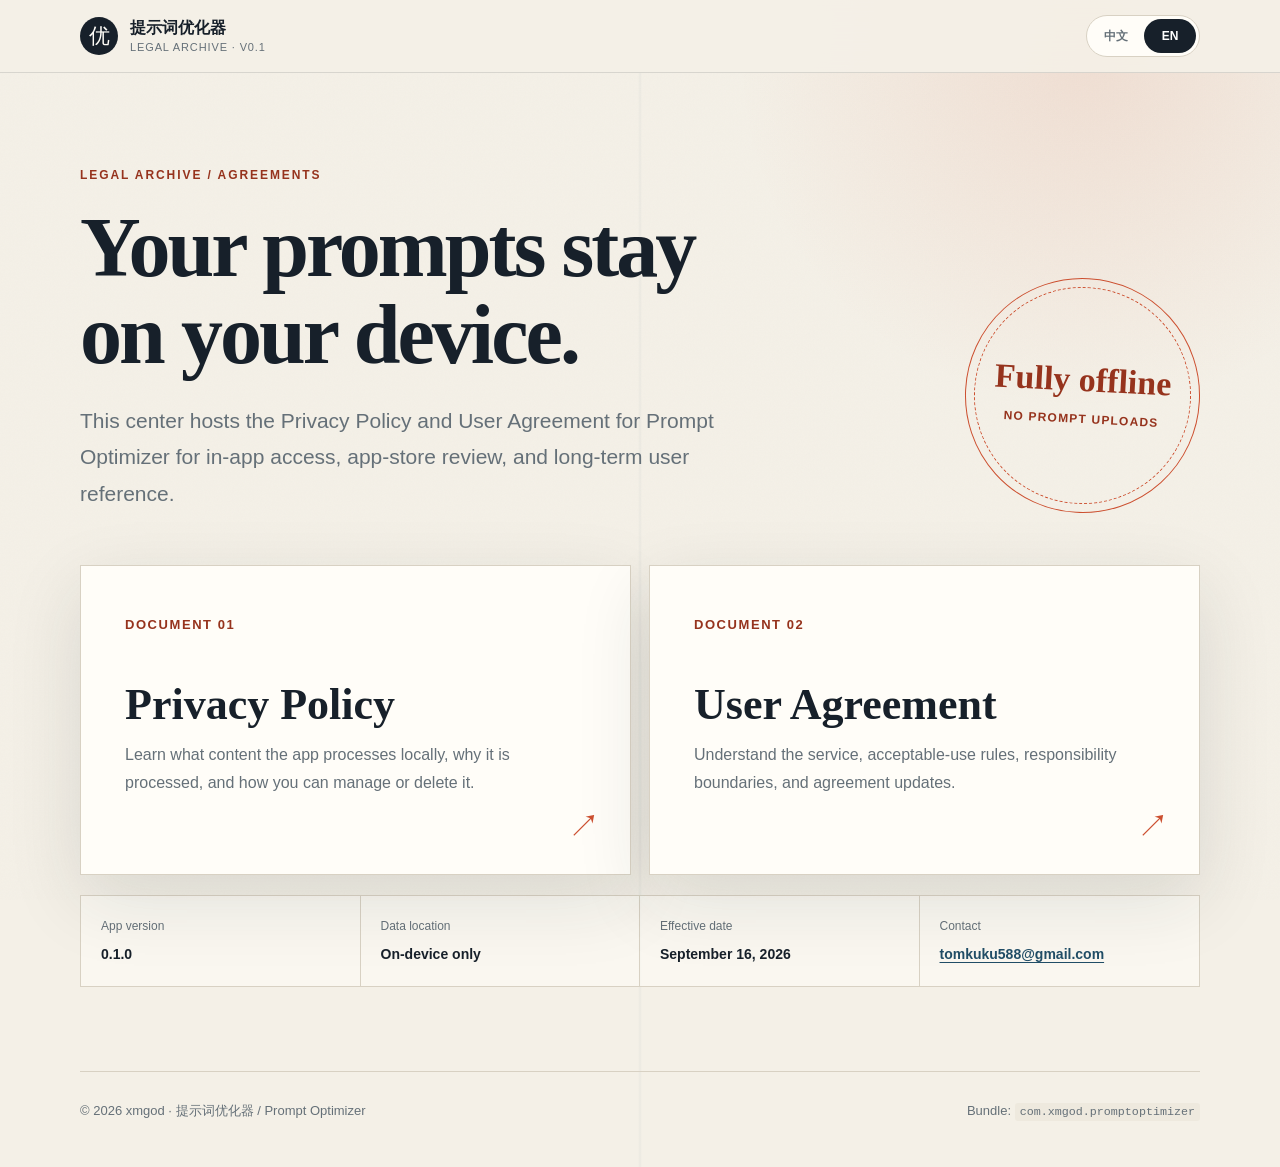
==== index.html @ 8c2b7dfd "feat: 部署提示词优化器隐私政策与用户协议" ====
<!doctype html>
<html lang="zh-CN" data-language="zh">
<head>
  <meta charset="utf-8">
  <meta name="viewport" content="width=device-width, initial-scale=1">
  <meta name="description" content="提示词优化器（Prompt Optimizer）的隐私政策与用户协议。">
  <meta name="theme-color" content="#f4f0e7">
  <title>提示词优化器协议中心</title>
  <link rel="stylesheet" href="./styles.css">
</head>
<body data-title-zh="提示词优化器协议中心" data-title-en="Prompt Optimizer Legal Center">
  <a class="skip-link" href="#main">跳到主要内容 / Skip to content</a>
  <header class="site-header">
    <div class="header-inner">
      <a class="brand" href="./index.html" aria-label="提示词优化器协议中心首页">
        <span class="brand-mark" aria-hidden="true">优</span>
        <span class="brand-copy"><strong>提示词优化器</strong><small>Legal archive · v0.1</small></span>
      </a>
      <div class="header-tools">
        <div class="language-switch" role="group" aria-label="语言 / Language">
          <button type="button" data-set-language="zh" aria-pressed="true">中文</button>
          <button type="button" data-set-language="en" aria-pressed="false">EN</button>
        </div>
      </div>
    </div>
  </header>

  <main class="page" id="main">
    <section data-language-panel="zh">
      <div class="hero">
        <div>
          <p class="eyebrow">Legal archive / 协议档案</p>
          <h1>你的提示词，<br>只留在你的设备。</h1>
          <p class="hero-lead">这里集中提供《提示词优化器》的隐私政策与用户协议，供应用内查阅、应用市场审核及用户长期访问。</p>
        </div>
        <div class="offline-seal" aria-label="完全离线，不上传提示词">
          <div><strong>完全离线</strong><span>不上传任何 Prompt</span></div>
        </div>
      </div>

      <div class="document-grid" aria-label="协议文档">
        <a class="document-card" href="./privacy-policy.html?lang=zh">
          <span class="document-number">DOCUMENT 01</span>
          <h2>隐私政策</h2>
          <p>了解应用在本地处理哪些内容、为何处理，以及你如何管理或删除这些数据。</p>
        </a>
        <a class="document-card" href="./user-agreement.html?lang=zh">
          <span class="document-number">DOCUMENT 02</span>
          <h2>用户协议</h2>
          <p>了解服务内容、使用规则、责任边界与协议更新方式。</p>
        </a>
      </div>

      <div class="facts" aria-label="应用信息">
        <div class="fact"><span>应用版本</span><strong>0.1.0</strong></div>
        <div class="fact"><span>数据位置</span><strong>仅存于本机</strong></div>
        <div class="fact"><span>生效日期</span><strong>2026 年 9 月 16 日</strong></div>
        <div class="fact"><span>联系邮箱</span><strong><a href="mailto:tomkuku588@gmail.com">tomkuku588@gmail.com</a></strong></div>
      </div>
    </section>

    <section data-language-panel="en">
      <div class="hero">
        <div>
          <p class="eyebrow">Legal archive / Agreements</p>
          <h1>Your prompts stay on your device.</h1>
          <p class="hero-lead">This center hosts the Privacy Policy and User Agreement for Prompt Optimizer for in-app access, app-store review, and long-term user reference.</p>
        </div>
        <div class="offline-seal" aria-label="Fully offline. Prompts are never uploaded.">
          <div><strong>Fully offline</strong><span>NO PROMPT UPLOADS</span></div>
        </div>
      </div>

      <div class="document-grid" aria-label="Legal documents">
        <a class="document-card" href="./privacy-policy.html?lang=en">
          <span class="document-number">DOCUMENT 01</span>
          <h2>Privacy Policy</h2>
          <p>Learn what content the app processes locally, why it is processed, and how you can manage or delete it.</p>
        </a>
        <a class="document-card" href="./user-agreement.html?lang=en">
          <span class="document-number">DOCUMENT 02</span>
          <h2>User Agreement</h2>
          <p>Understand the service, acceptable-use rules, responsibility boundaries, and agreement updates.</p>
        </a>
      </div>

      <div class="facts" aria-label="App information">
        <div class="fact"><span>App version</span><strong>0.1.0</strong></div>
        <div class="fact"><span>Data location</span><strong>On-device only</strong></div>
        <div class="fact"><span>Effective date</span><strong>September 16, 2026</strong></div>
        <div class="fact"><span>Contact</span><strong><a href="mailto:tomkuku588@gmail.com">tomkuku588@gmail.com</a></strong></div>
      </div>
    </section>
  </main>

  <footer class="site-footer">
    <p>© 2026 xmgod · 提示词优化器 / Prompt Optimizer</p>
    <p>Bundle: <code>com.xmgod.promptoptimizer</code></p>
  </footer>
  <script src="./script.js"></script>
</body>
</html>
---- styles.css ----
:root {
  color-scheme: light;
  --ink: #17202a;
  --paper: #f4f0e7;
  --sheet: #fffdf8;
  --muted: #657078;
  --line: #d8d1c3;
  --accent: #cc4f2f;
  --accent-dark: #96331d;
  --blue: #204d66;
  --blue-soft: #e6eff1;
  --shadow: 0 24px 70px rgba(37, 42, 45, 0.12);
  --serif: "Noto Serif SC", "Source Han Serif SC", "Songti SC", Georgia, serif;
  --sans: "HarmonyOS Sans SC", "Microsoft YaHei", "Segoe UI", sans-serif;
}

* { box-sizing: border-box; }
html { scroll-behavior: smooth; }
body {
  margin: 0;
  background:
    radial-gradient(circle at 85% 5%, rgba(204, 79, 47, 0.11), transparent 22rem),
    linear-gradient(90deg, transparent 49.85%, rgba(32, 77, 102, 0.045) 50%, transparent 50.15%),
    var(--paper);
  color: var(--ink);
  font-family: var(--sans);
  line-height: 1.75;
}
body::before {
  position: fixed;
  inset: 0;
  z-index: -1;
  background-image: url("data:image/svg+xml,%3Csvg xmlns='http://www.w3.org/2000/svg' width='120' height='120' viewBox='0 0 120 120'%3E%3Cfilter id='n'%3E%3CfeTurbulence type='fractalNoise' baseFrequency='.75' numOctaves='2' stitchTiles='stitch'/%3E%3C/filter%3E%3Crect width='100%25' height='100%25' filter='url(%23n)' opacity='.025'/%3E%3C/svg%3E");
  content: "";
  pointer-events: none;
}
a { color: var(--blue); text-underline-offset: 3px; }
a:hover { color: var(--accent-dark); }
button, a { -webkit-tap-highlight-color: transparent; }
:focus-visible { outline: 3px solid rgba(204, 79, 47, 0.45); outline-offset: 3px; }

.skip-link {
  position: fixed;
  left: 18px;
  top: -80px;
  z-index: 100;
  padding: 10px 16px;
  background: var(--ink);
  color: white;
  transition: top 160ms ease;
}
.skip-link:focus { top: 18px; }

.site-header {
  position: sticky;
  top: 0;
  z-index: 20;
  border-bottom: 1px solid rgba(23, 32, 42, 0.13);
  background: rgba(244, 240, 231, 0.91);
  backdrop-filter: blur(18px);
}
.header-inner, .page, .site-footer {
  width: min(1120px, calc(100% - 36px));
  margin: 0 auto;
}
.header-inner {
  display: flex;
  min-height: 72px;
  align-items: center;
  justify-content: space-between;
  gap: 24px;
}
.brand { display: flex; align-items: center; gap: 12px; color: var(--ink); text-decoration: none; }
.brand-mark {
  display: grid;
  width: 38px;
  height: 38px;
  place-items: center;
  border-radius: 50%;
  background: var(--ink);
  color: var(--sheet);
  font-family: var(--serif);
  font-size: 21px;
}
.brand-copy strong, .brand-copy small { display: block; line-height: 1.25; }
.brand-copy strong { font-family: var(--serif); font-size: 16px; }
.brand-copy small { margin-top: 3px; color: var(--muted); font-size: 11px; letter-spacing: .08em; text-transform: uppercase; }
.header-tools { display: flex; align-items: center; gap: 12px; }
.home-link { color: var(--ink); font-size: 14px; text-decoration: none; }
.language-switch {
  display: flex;
  gap: 2px;
  padding: 3px;
  border: 1px solid var(--line);
  border-radius: 999px;
  background: var(--sheet);
}
.language-switch button {
  min-width: 52px;
  min-height: 34px;
  border: 0;
  border-radius: 999px;
  background: transparent;
  color: var(--muted);
  cursor: pointer;
  font: 700 12px/1 var(--sans);
}
.language-switch button[aria-pressed="true"] { background: var(--ink); color: white; }

.page { padding: clamp(48px, 8vw, 92px) 0 84px; }
.hero {
  display: grid;
  grid-template-columns: minmax(0, 1.35fr) minmax(240px, .65fr);
  gap: clamp(32px, 7vw, 88px);
  align-items: end;
  margin-bottom: 52px;
}
.eyebrow { margin: 0 0 18px; color: var(--accent-dark); font-size: 12px; font-weight: 800; letter-spacing: .16em; text-transform: uppercase; }
h1, h2, h3 { font-family: var(--serif); font-weight: 700; }
h1 { max-width: 850px; margin: 0; font-size: clamp(42px, 8vw, 84px); line-height: 1.04; letter-spacing: -.035em; }
.hero-lead { max-width: 720px; margin: 24px 0 0; color: var(--muted); font-size: clamp(17px, 2.1vw, 21px); }
.offline-seal {
  position: relative;
  display: grid;
  aspect-ratio: 1;
  max-width: 250px;
  place-items: center;
  justify-self: end;
  padding: 28px;
  border: 1px solid var(--accent);
  border-radius: 50%;
  color: var(--accent-dark);
  text-align: center;
  transform: rotate(3deg);
}
.offline-seal::before { position: absolute; inset: 8px; border: 1px dashed var(--accent); border-radius: inherit; content: ""; }
.offline-seal strong { display: block; font: 700 clamp(22px, 3vw, 34px)/1.12 var(--serif); }
.offline-seal span { display: block; margin-top: 10px; font-size: 12px; font-weight: 800; letter-spacing: .1em; }

.document-grid { display: grid; grid-template-columns: repeat(2, minmax(0, 1fr)); gap: 18px; }
.document-card {
  position: relative;
  min-height: 310px;
  overflow: hidden;
  padding: clamp(26px, 5vw, 44px);
  border: 1px solid var(--line);
  background: var(--sheet);
  box-shadow: var(--shadow);
  color: var(--ink);
  text-decoration: none;
  transition: transform 180ms ease, border-color 180ms ease;
}
.document-card:hover { border-color: var(--accent); color: var(--ink); transform: translateY(-5px); }
.document-card::after { position: absolute; right: 30px; bottom: 20px; color: var(--accent); content: "↗"; font-size: 32px; }
.document-number { color: var(--accent-dark); font: 700 13px/1 var(--sans); letter-spacing: .12em; }
.document-card h2 { max-width: 370px; margin: 42px 0 12px; font-size: clamp(28px, 4vw, 44px); line-height: 1.12; }
.document-card p { max-width: 430px; margin: 0; color: var(--muted); }
.facts { display: grid; grid-template-columns: repeat(4, 1fr); margin-top: 20px; border: 1px solid var(--line); background: rgba(255,253,248,.55); }
.fact { padding: 20px; border-right: 1px solid var(--line); }
.fact:last-child { border-right: 0; }
.fact span, .fact strong { display: block; }
.fact span { margin-bottom: 5px; color: var(--muted); font-size: 12px; }
.fact strong { font-size: 14px; overflow-wrap: anywhere; }

.legal-layout { display: grid; grid-template-columns: 230px minmax(0, 1fr); gap: 46px; align-items: start; }
.toc { position: sticky; top: 102px; padding: 20px 0; border-top: 2px solid var(--ink); border-bottom: 1px solid var(--line); }
.toc strong { display: block; margin-bottom: 12px; font: 700 15px/1.3 var(--serif); }
.toc a { display: block; padding: 6px 0; color: var(--muted); font-size: 13px; text-decoration: none; }
.toc a:hover { color: var(--accent-dark); }
.legal-sheet { padding: clamp(28px, 6vw, 68px); border: 1px solid var(--line); background: var(--sheet); box-shadow: var(--shadow); }
.legal-title { padding-bottom: 32px; border-bottom: 1px solid var(--line); }
.legal-title h1 { font-size: clamp(36px, 6vw, 64px); }
.legal-title p { max-width: 720px; margin: 18px 0 0; color: var(--muted); }
.meta-row { display: flex; flex-wrap: wrap; gap: 10px 28px; margin-top: 22px; color: var(--muted); font-size: 13px; }
.legal-section { scroll-margin-top: 104px; padding-top: 38px; }
.legal-section h2 { margin: 0 0 16px; font-size: clamp(24px, 3vw, 32px); line-height: 1.25; }
.legal-section h3 { margin: 28px 0 10px; font-size: 20px; }
.legal-section p { margin: 0 0 14px; }
.legal-section ul { margin: 12px 0; padding-left: 1.25rem; }
.legal-section li + li { margin-top: 8px; }
.notice { padding: 18px 20px; border-left: 3px solid var(--accent); background: #f8eee8; }
.data-table-wrap { overflow-x: auto; margin: 18px 0; }
table { width: 100%; min-width: 680px; border-collapse: collapse; font-size: 14px; }
th, td { padding: 14px 12px; border: 1px solid var(--line); text-align: left; vertical-align: top; }
th { background: var(--blue-soft); color: var(--blue); font-size: 12px; letter-spacing: .03em; }
code { padding: 2px 5px; border-radius: 3px; background: #eee9de; font-family: Consolas, monospace; font-size: .9em; }

.site-footer { display: flex; justify-content: space-between; gap: 24px; padding: 28px 0 44px; border-top: 1px solid var(--line); color: var(--muted); font-size: 13px; }
.site-footer p { margin: 0; }
[data-language-panel="en"] { display: none; }
html[data-language="en"] [data-language-panel="zh"] { display: none; }
html[data-language="en"] [data-language-panel="en"] { display: block; }

@media (max-width: 780px) {
  .home-link { display: none; }
  .header-inner { min-height: 64px; }
  .brand-copy small { display: none; }
  .hero { grid-template-columns: 1fr; }
  .offline-seal { width: 185px; justify-self: start; }
  .document-grid { grid-template-columns: 1fr; }
  .facts { grid-template-columns: repeat(2, 1fr); }
  .fact:nth-child(2) { border-right: 0; }
  .fact:nth-child(-n+2) { border-bottom: 1px solid var(--line); }
  .legal-layout { grid-template-columns: 1fr; }
  .toc { position: static; display: none; }
  .site-footer { display: block; }
  .site-footer p + p { margin-top: 8px; }
}

@media (prefers-reduced-motion: reduce) {
  html { scroll-behavior: auto; }
  *, *::before, *::after { animation-duration: .01ms !important; transition-duration: .01ms !important; }
}
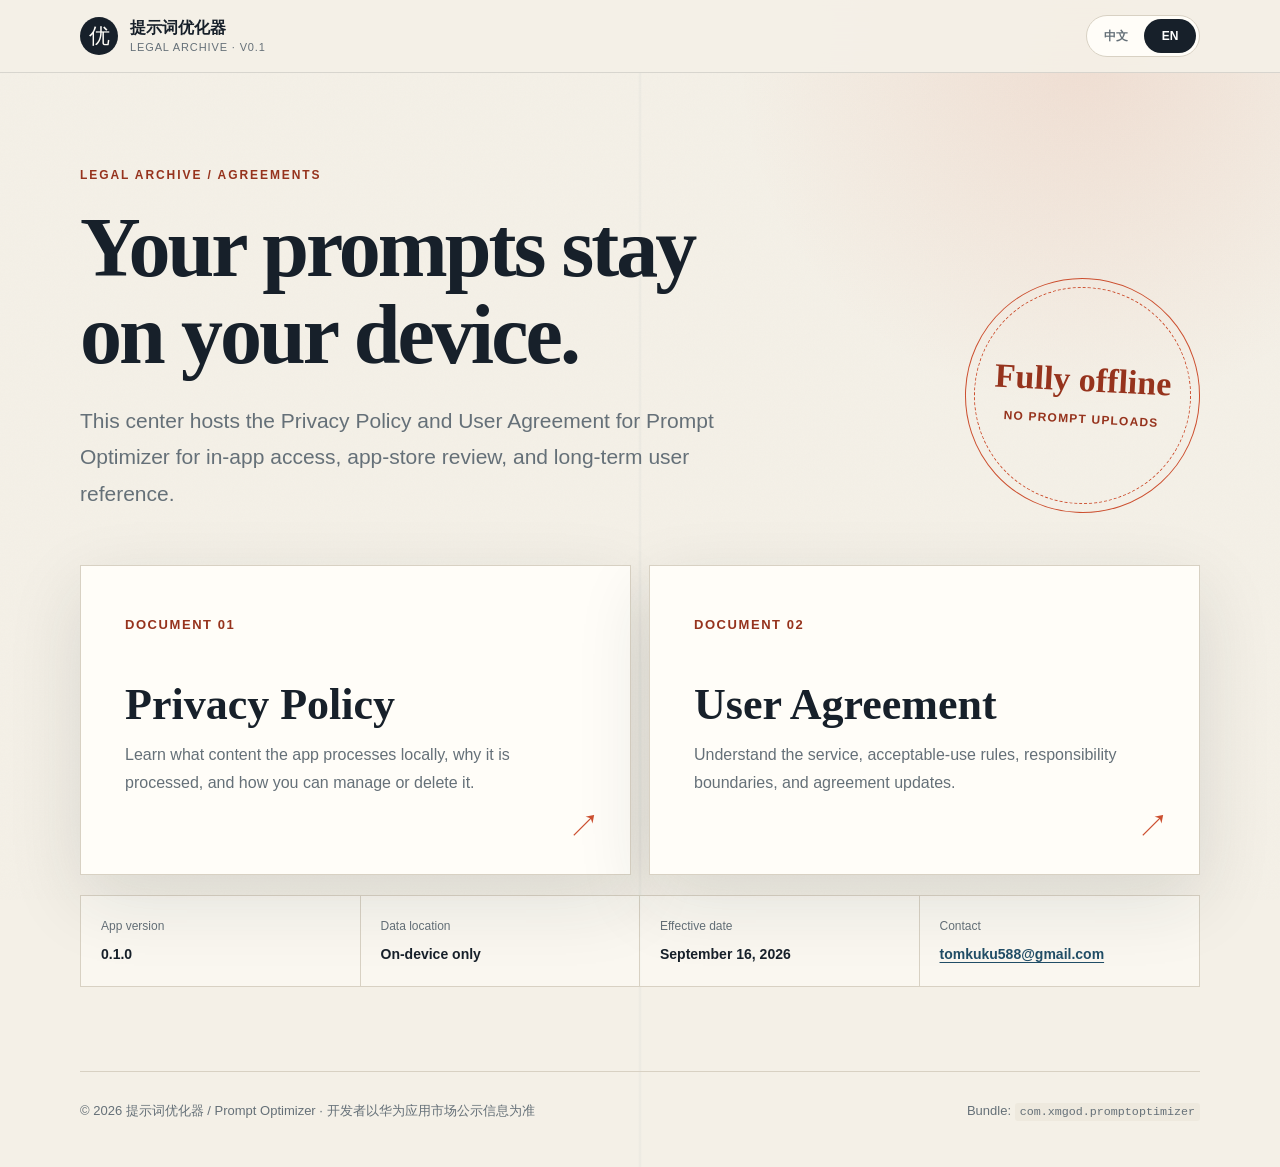
==== commit fd993d6f: "fix: 统一协议页应用与开发者信息" ====
--- a/index.html
+++ b/index.html
@@ -94,7 +94,7 @@
   </main>
 
   <footer class="site-footer">
-    <p>© 2026 xmgod · 提示词优化器 / Prompt Optimizer</p>
+    <p>© 2026 提示词优化器 / Prompt Optimizer · 开发者以华为应用市场公示信息为准</p>
     <p>Bundle: <code>com.xmgod.promptoptimizer</code></p>
   </footer>
   <script src="./script.js"></script>
